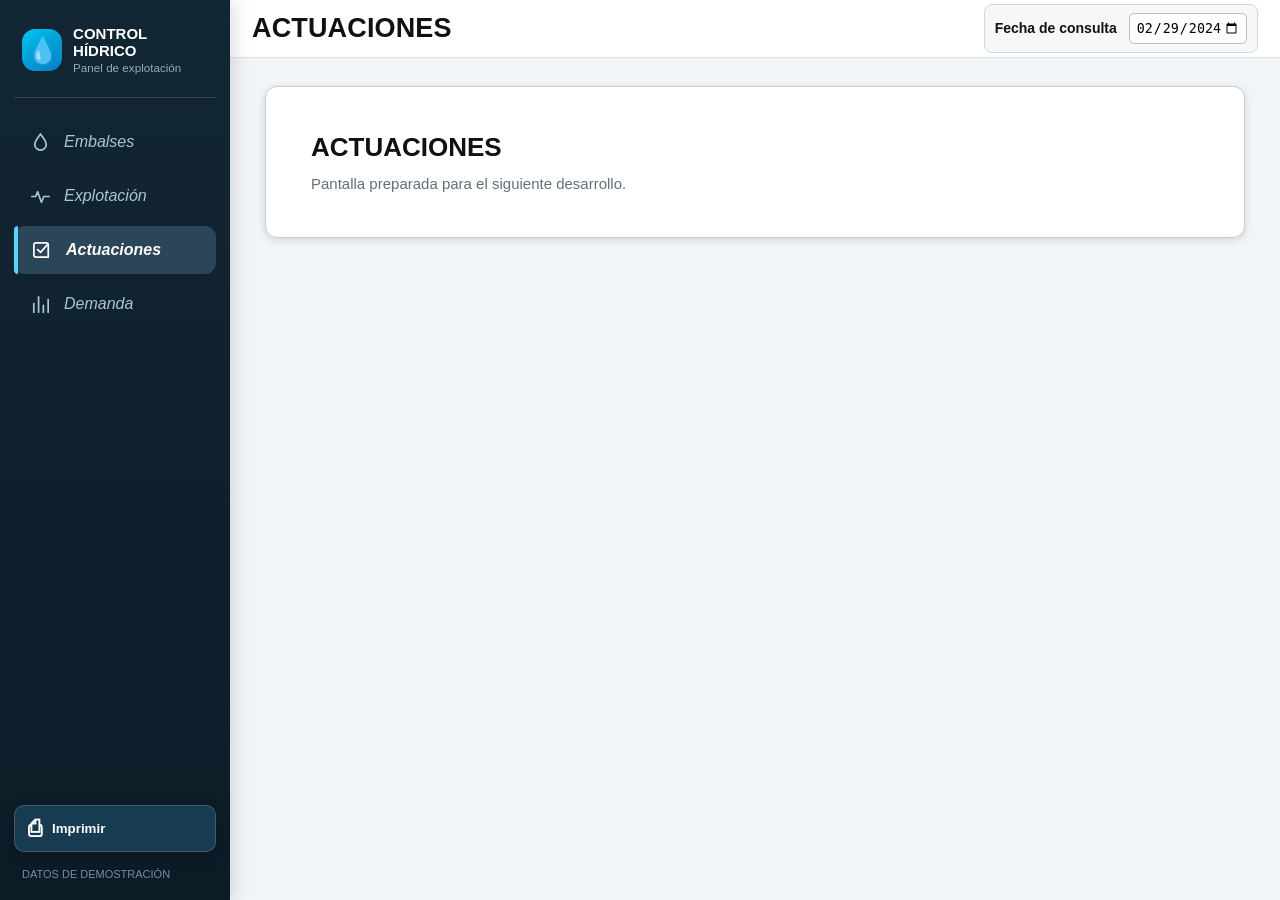
==== actuaciones/index.html @ 4644a9d7 "a" ====
<!DOCTYPE html>
<html lang="es">
 <head>
  <meta charset="utf-8"/>
  <meta content="width=device-width,initial-scale=1" name="viewport"/>
  <title>
   Actuaciones - Control hídrico
  </title>
  <link href="../css/menu-encabezado.css" rel="stylesheet"/>
  <link href="../css/actuaciones.css" rel="stylesheet"/>
 </head>
 <body>
  <aside class="sidebar">
   <div class="brand">
    <div class="brand-mark">
     💧
    </div>
    <div>
     <b>
      CONTROL HÍDRICO
     </b>
     <small>
      Panel de explotación
     </small>
    </div>
   </div>
   <nav class="menu">
    <a class="nav-btn" href="../">
     <span class="menu-icon">
      <svg aria-hidden="true" viewbox="0 0 24 24">
       <path d="M12 3C9.8 6.5 6 10.2 6 14a6 6 0 0 0 12 0c0-3.8-3.8-7.5-6-11Z">
       </path>
      </svg>
     </span>
     <em>
      Embalses
     </em>
    </a>
    <a class="nav-btn" href="../explotacion/">
     <span class="menu-icon">
      <svg aria-hidden="true" viewbox="0 0 24 24">
       <path d="M3 12h4l2-5 4 11 2.5-6H21">
       </path>
      </svg>
     </span>
     <em>
      Explotación
     </em>
    </a>
    <a class="nav-btn active" href="../actuaciones/">
     <span class="menu-icon">
      <svg aria-hidden="true" viewbox="0 0 24 24">
       <path d="M5 4h11a2 2 0 0 1 2 2v13H5a2 2 0 0 1-2-2V6a2 2 0 0 1 2-2Z">
       </path>
       <path d="m7 11 3 3 7-8">
       </path>
      </svg>
     </span>
     <em>
      Actuaciones
     </em>
    </a>
    <a class="nav-btn" href="../demanda/">
     <span class="menu-icon">
      <svg aria-hidden="true" viewbox="0 0 24 24">
       <path d="M5 20V11M10 20V4M15 20v-7M20 20V7">
       </path>
      </svg>
     </span>
     <em>
      Demanda
     </em>
    </a>
   </nav>
   <button class="print-btn" id="printBtn" onclick="window.print()" type="button">
    <span>
     ⎙
    </span>
    <em>
     Imprimir
    </em>
   </button>
   <div class="side-foot">
    DATOS DE DEMOSTRACIÓN
   </div>
  </aside>
  <div class="main">
   <header class="topbar">
    <h1 id="pageTitle">
     ACTUACIONES
    </h1>
    <label id="dateFilter">
     Fecha de consulta
     <input id="fecha" max="2024-09-30" min="2023-10-01" type="date" value="2024-02-29"/>
    </label>
   </header>
   <main class="placeholder-screen">
    <section class="placeholder">
     <h2>
      ACTUACIONES
     </h2>
     <p>
      Pantalla preparada para el siguiente desarrollo.
     </p>
    </section>
   </main>
  </div>
 </body>
</html>
---- css/menu-encabezado.css ----
/* ==========================================================================
   ESTRUCTURA COMPARTIDA: MENU LATERAL Y ENCABEZADO
   Usado por las cuatro pantallas.
   ========================================================================== */
:root {
  --nav: #132532;
  --nav2: #1d394b;
  --blue: #05aee5;
  --green: #00ad50;
  --red: #f20d18;
  --orange: #ff9418;
  --yellow: #f3ee00;
  --ink: #111;
  --line: #d2d6da;
}

:root {
  --sidebar-width: 230px;
  --dashboard-max-width: 1500px;
  --dashboard-side-width: 190px;
  --dashboard-gap: 7px;
  --system-height: 156px;
  --system-columns: 380px 1fr 165px;
  --reservoir-height: 230px;
  --reservoir-top-height: 151px;
  --reservoir-bottom-height: 79px;
  --reservoir-columns: 125px 1fr;
  --drop-reservoir-width: 100px;
  --drop-reservoir-height: 98px;
  --drop-system-width: 112px;
  --drop-system-height: 112px;
  --drop-mini-width: 70px;
  --drop-mini-height: 82px;
  --level-bar-height: 36px;
  --metric-track-height: 8px;
  --cons-chart-height: 176px;
  --cons-bar-width: 42px;
  --system-main-shift: 165px;
  --system-main-cut: 160px;
  --system-divider-offset: -180px;
  --system-level-extra-width: 144px;
  --system-level-shift: 18px;
  --status-top: 9px;
  --status-right: 10px;
  --status-radius: 999px;
  --flow-metrics-width: 82%;
}

* {
  box-sizing: border-box;
}

body {
  margin: 0;
  background: #f2f5f7;
  color: var(--ink);
  font: 14px Arial,sans-serif;
}

.sidebar {
  position: fixed;
  inset: 0 auto 0 0;
  width: var(--sidebar-width);
  background: linear-gradient(180deg,#122633,#0c1c27);
  color: #fff;
  padding: 20px 14px;
  z-index: 10;
  box-shadow: 4px 0 18px #0002;
}

.brand {
  display: flex;
  gap: 11px;
  align-items: center;
  padding: 5px 8px 22px;
  border-bottom: 1px solid #ffffff25;
}

.brand-mark {
  width: 42px;
  height: 42px;
  border-radius: 13px;
  background: linear-gradient(145deg,#00c5ef,#087bc2);
  display: grid;
  place-items: center;
  font-size: 25px;
}

.brand b {
  display: block;
  font-size: 15px;
}

.brand small {
  color: #91adbd;
}

.menu {
  display: grid;
  gap: 7px;
  margin-top: 20px;
}

.nav-btn {
  border: 0;
  background: transparent;
  color: #bfd0da;
  padding: 12px 13px;
  text-align: left;
  border-radius: 9px;
  font-weight: 700;
  cursor: pointer;
}

.nav-btn span {
  display: inline-block;
  width: 30px;
}

.nav-btn:hover {
  background: #ffffff0e;
  color: #fff;
}

.side-foot {
  position: absolute;
  bottom: 20px;
  left: 22px;
  color: #6f919f;
  font-size: 11px;
}

.main {
  margin-left: var(--sidebar-width);
  min-height: 100vh;
}

.topbar {
  height: 68px;
  background: #fff;
  border-bottom: 1px solid #dbe1e5;
  display: flex;
  align-items: center;
  justify-content: space-between;
  padding: 0 22px;
}

.topbar h1 {
  font: 900 26px Impact,Arial Black,sans-serif;
  margin: 0;
}

.topbar label {
  font-weight: 700;
  background: #f5f7f9;
  border: 1px solid #d2d9dd;
  border-radius: 8px;
  padding: 8px 10px;
}

.topbar input {
  margin-left: 8px;
  border: 1px solid #b8c1c6;
  border-radius: 5px;
  padding: 6px;
}

.screen {
  display: none;
}

.placeholder {
  margin: 28px;
  background: #fff;
  border-radius: 12px;
  padding: 45px;
  box-shadow: 0 2px 8px #0002;
}

@media screen and (max-width:760px) {
  .sidebar {
    width: 72px;
    padding: 16px 9px;
  }

  .brand div:last-child,
.nav-btn em,
.side-foot {
    display: none;
  }

  .nav-btn span {
    width: auto;
    font-size: 20px;
  }

  .nav-btn {
    text-align: center;
  }

  .main {
    margin-left: 72px;
  }

  .topbar {
    height: auto;
    padding: 12px;
    display: block;
  }

  .topbar label {
    display: block;
    margin-top: 8px;
  }
}

.nav-btn {
  display: flex;
  align-items: center;
  gap: 8px;
  font-size: 14px;
}

.nav-btn span {
  width: 34px;
  height: 28px;
  display: grid;
  place-items: center;
  font-size: 24px;
  line-height: 1;
}

@media (min-width:1101px) and (min-height:700px), print {
  .topbar {
    height: 58px;
  }
}

.print-btn {
  position: absolute;
  left: 14px;
  right: 14px;
  bottom: 48px;
  border: 1px solid #ffffff2d;
  background: #173b50;
  color: #fff;
  border-radius: 10px;
  padding: 11px 13px;
  font-weight: 800;
  display: flex;
  align-items: center;
  gap: 10px;
  cursor: pointer;
  box-shadow: 0 7px 18px #0003;
}

.print-btn:hover {
  background: #079dcc;
}

.print-btn span {
  font-size: 23px;
  line-height: 1;
}

.print-btn em {
  font-style: normal;
}

.sidebar .menu {
  gap: 6px !important;
  padding: 0 !important;
}

.sidebar .nav-btn {
  position: relative !important;
  width: 100% !important;
  min-height: 48px !important;
  display: flex !important;
  align-items: center !important;
  gap: 12px !important;
  padding: 10px 14px !important;
  border-radius: 11px !important;
  color: #a9c6d6 !important;
  background: transparent !important;
  box-shadow: none !important;
  font-family: "Segoe UI",Arial,sans-serif !important;
  font-size: 16px !important;
  font-weight: 500 !important;
  font-style: normal !important;
}

.sidebar .nav-btn .menu-icon {
  width: 24px !important;
  height: 24px !important;
  flex: 0 0 24px !important;
  display: grid !important;
  place-items: center !important;
  color: #a9c6d6 !important;
}

.sidebar .nav-btn .menu-icon svg {
  width: 23px !important;
  height: 23px !important;
  fill: none !important;
  stroke: currentColor !important;
  stroke-width: 1.8 !important;
  stroke-linecap: round !important;
  stroke-linejoin: round !important;
}

.sidebar .nav-btn.active {
  color: #fff !important;
  background: #2b4658 !important;
  font-weight: 700 !important;
  padding-left: 16px !important;
  box-shadow: none !important;
}

.sidebar .nav-btn.active::before {
  content: "";
  position: absolute;
  left: 0;
  top: 0;
  bottom: 0;
  width: 4px;
  border-radius: 11px 0 0 11px;
  background: #58d4ff;
}

.sidebar .nav-btn.active .menu-icon {
  color: #fff !important;
}

.sidebar .nav-btn:hover:not(.active) {
  background: #ffffff0b !important;
  color: #d8e8f0 !important;
}

.topbar h1 {
  font-family: "Arial Narrow","Roboto Condensed","Segoe UI",Arial,sans-serif !important;
  font-weight: 800 !important;
  letter-spacing: .15px !important;
  text-shadow: none !important;
}

.topbar h1 {
  font-size: 27px !important;
  line-height: 1 !important;
}

@media print {
  html,
body {
    margin: 0 !important;
    padding: 0 !important;
    background: #fff !important;
    width: 100% !important;
    height: 100% !important;
    overflow: hidden !important;
  }

  .sidebar,
.print-btn {
    display: none !important;
  }

  .main {
    position: fixed !important;
    left: 0 !important;
    top: 0 !important;
    overflow: hidden !important;
    margin: 0 !important;
    min-height: 0 !important;
    padding: 0 !important;
    width: 1280px !important;
    height: 930px !important;
    --ph: 930px;
    transform-origin: 0 0 !important;
    transform: scale(var(--ps,.8)) !important;
  }

  @supports (transform:scale(calc(1px/1px))) {
    .main {
      transform: scale(min(calc(100vw/1280px),calc(100vh/var(--ph,800px)))) !important;
    }
  }

  .topbar {
    height: 46px !important;
    padding: 0 10px !important;
    background: #fff !important;
    border-bottom: 1px solid #cfd5d9 !important;
  }

  .topbar h1 {
    font-size: 24px !important;
  }

  * {
    print-color-adjust: exact !important;
    -webkit-print-color-adjust: exact !important;
  }
}
---- css/actuaciones.css ----
/* Pantalla Actuaciones */
.placeholder-screen {
  min-height: calc(100vh - 68px);
  padding: 28px;
}

.placeholder {
  margin: 0 auto;
  max-width: 980px;
  background: #fff;
  border: 1px solid #c8cdd0;
  border-radius: 12px;
  padding: 45px;
  box-shadow: 0 2px 8px #0002;
}

.placeholder h2 {
  margin: 0 0 12px;
  font-size: 26px;
}

.placeholder p {
  margin: 0;
  color: #60717c;
  font-size: 15px;
}

/* Enlaces del menú lateral: mismo aspecto que los botones */
a.nav-btn,
a.nav-btn:link,
a.nav-btn:visited,
a.nav-btn:hover,
a.nav-btn:active {
  display: block;
  color: inherit;
  text-decoration: none;
}
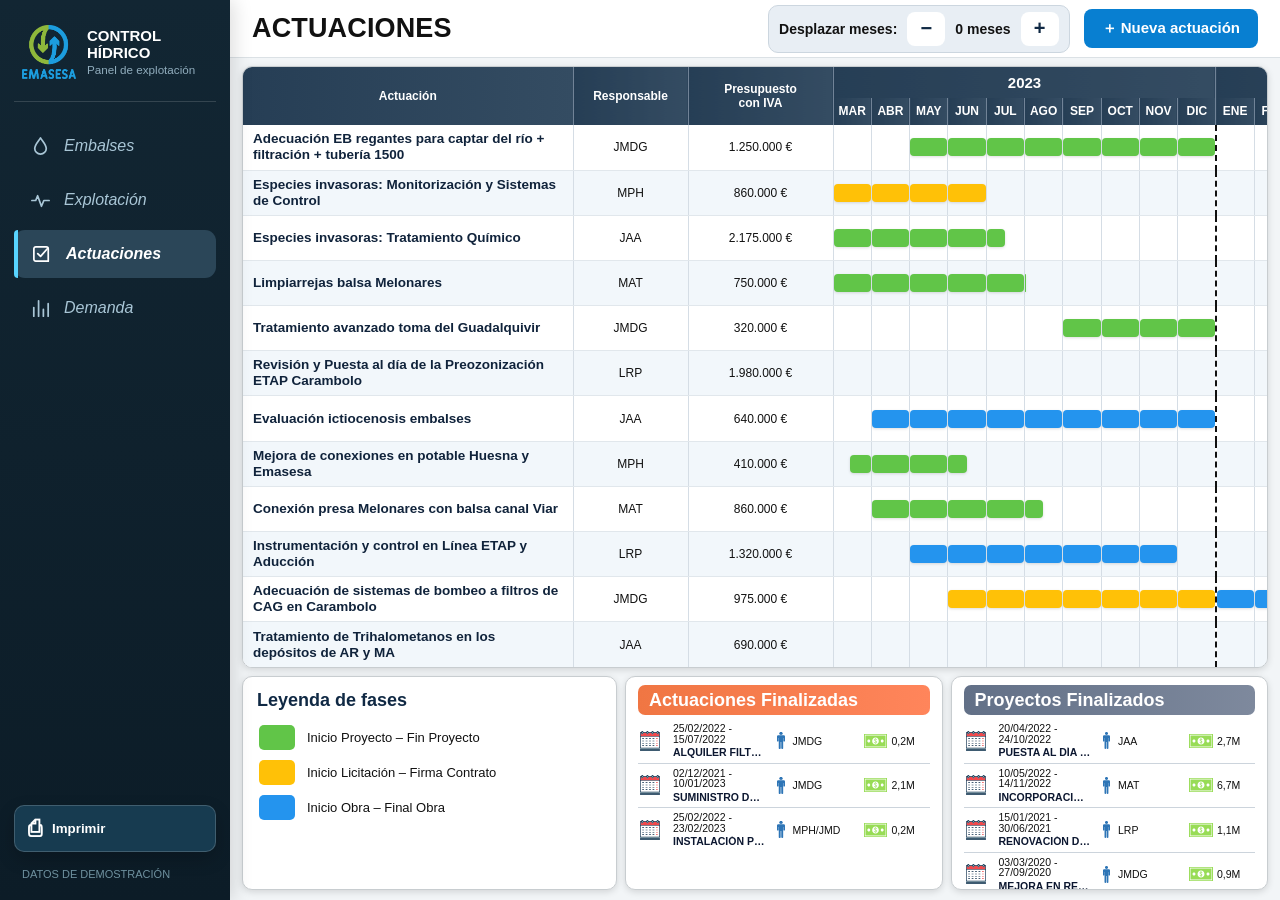
==== commit 49c36e5c: "a" ====
--- a/actuaciones/index.html
+++ b/actuaciones/index.html
@@ -12,9 +12,7 @@
  <body>
   <aside class="sidebar">
    <div class="brand">
-    <div class="brand-mark">
-     💧
-    </div>
+    <img class="brand-logo" src="../ICONOS/logo.svg" alt="EMASESA">
     <div>
      <b>
       CONTROL HÍDRICO
@@ -85,26 +83,44 @@
    </div>
   </aside>
   <div class="main">
-   <header class="topbar">
-    <h1 id="pageTitle">
-     ACTUACIONES
-    </h1>
-    <label id="dateFilter">
-     Fecha de consulta
-     <input id="fecha" max="2024-09-30" min="2023-10-01" type="date" value="2024-02-29"/>
-    </label>
+   <header class="topbar actuaciones-topbar">
+    <h1 id="pageTitle">ACTUACIONES</h1>
+    <div class="act-toolbar">
+     <div class="shift-box"><span>Desplazar meses:</span><button id="prevMonth" type="button">−</button><span id="shiftValue">0 meses</span><button id="nextMonth" type="button">+</button></div>
+     <button class="primary-btn" id="newActBtn" type="button">＋ Nueva actuación</button>
+    </div>
    </header>
-   <main class="placeholder-screen">
-    <section class="placeholder">
-     <h2>
-      ACTUACIONES
-     </h2>
-     <p>
-      Pantalla preparada para el siguiente desarrollo.
-     </p>
+   <main class="actuaciones-dashboard">
+    <section class="act-card gantt-scroll" id="gantt" aria-label="Cronograma de actuaciones"></section>
+    <section class="act-bottom">
+     <article class="act-card bottom-card legend"><h2>Leyenda de fases</h2><div class="legend-row"><span class="swatch project"></span><span>Inicio Proyecto – Fin Proyecto</span></div><div class="legend-row"><span class="swatch tender"></span><span>Inicio Licitación – Firma Contrato</span></div><div class="legend-row"><span class="swatch work"></span><span>Inicio Obra – Final Obra</span></div></article>
+     <article class="act-card bottom-card finalizadas"><h2>Actuaciones Finalizadas</h2><div id="finalizadas-list"></div><div class="empty-slot"></div></article>
+     <article class="act-card bottom-card proyectos"><h2>Proyectos Finalizados</h2><div id="proyectos-list"></div></article>
     </section>
    </main>
   </div>
+
+  <div class="modal-backdrop" id="act-modal" role="dialog" aria-modal="true" aria-labelledby="modal-title">
+   <section class="act-modal"><header class="modal-head"><h2 id="modal-title">Editar actuación</h2><button class="icon-btn" id="closeModal" type="button">×</button></header>
+    <form class="act-form" id="act-form"><input id="act-id" type="hidden"><div class="form-grid"><label class="field">Actuación<input id="act-name" required></label><label class="field">Responsable<input id="act-owner" required></label><label class="field">Presupuesto con IVA<input id="act-budget" min="0" step="0.01" type="number" required></label></div>
+     <fieldset class="phase-fields phase-project"><legend>Proyecto</legend><label class="field">Inicio<input id="proyecto-start" type="date"></label><label class="field">Fin<input id="proyecto-end" type="date"></label></fieldset>
+     <fieldset class="phase-fields phase-tender"><legend>Licitación</legend><label class="field">Inicio<input id="licitacion-start" type="date"></label><label class="field">Firma contrato<input id="licitacion-end" type="date"></label></fieldset>
+     <fieldset class="phase-fields phase-work"><legend>Obra</legend><label class="field">Inicio<input id="obra-start" type="date"></label><label class="field">Final<input id="obra-end" type="date"></label></fieldset>
+     <div class="modal-actions"><button class="danger-btn" id="deleteBtn" type="button">Eliminar actuación</button><div class="actions-right"><button class="secondary-btn" id="cancelBtn" type="button">Cancelar</button><button class="primary-btn" type="submit">Guardar</button></div></div>
+    </form>
+   </section>
+  </div>
+  <script src="../data/actuaciones-data.js"></script>
+  <script src="../js/actuaciones.js"></script>
+  <script>
+    document.addEventListener('DOMContentLoaded', function () {
+      var total = window.ACTUACIONES_DATA && Array.isArray(window.ACTUACIONES_DATA.actuaciones)
+        ? window.ACTUACIONES_DATA.actuaciones.length
+        : 12;
+      document.documentElement.style.setProperty('--act-row-count', Math.max(total, 1));
+    });
+  </script>
+  <script src="../js/impresion.js"></script>
  </body>
 </html>
 
--- a/css/menu-encabezado.css
+++ b/css/menu-encabezado.css
@@ -402,3 +402,19 @@
     -webkit-print-color-adjust: exact !important;
   }
 }
+
+/* Selector único de impresión */
+.global-print-dialog{width:min(620px,calc(100vw - 32px));padding:0;border:0;border-radius:16px;background:#fff;color:#183246;box-shadow:0 24px 70px #06192666}.global-print-dialog::backdrop{background:#0b2233a6;backdrop-filter:blur(3px)}.global-print-box{margin:0}.global-print-box header{display:grid;grid-template-columns:44px 1fr 34px;align-items:center;gap:12px;padding:19px 21px;border-bottom:1px solid #d9e2e8}.global-print-symbol{display:grid;place-items:center;width:42px;height:42px;border-radius:11px;background:#e9f6fc;color:#087fc8;font-size:25px}.global-print-box h2{margin:0 0 3px;font:800 20px/1.1 Arial,sans-serif}.global-print-box header p{margin:0;color:#687b88;font-size:13px}.global-print-close{align-self:start;width:32px;height:32px;border:0;border-radius:8px;background:transparent;color:#657985;font-size:25px;cursor:pointer}.global-print-options{display:grid;grid-template-columns:1fr 1fr;gap:12px;padding:18px 21px 12px}.global-print-option{min-height:116px;padding:18px;border:2px solid #d5e0e6;border-radius:12px;background:#fff;text-align:left;cursor:pointer}.global-print-option:hover{border-color:#18a9df;background:#f1fbff}.global-print-option b{display:block;margin-bottom:9px;color:#102d40;font-size:17px}.global-print-option span{display:block;color:#687b88;font-size:13px;line-height:1.35}.global-print-status{min-height:19px;margin:0;padding:0 21px;color:#087fc8;font-size:12px;font-weight:700}.global-print-status.busy::before{content:'◌';display:inline-block;margin-right:7px;animation:globalPrintSpin .8s linear infinite}.global-print-box footer{display:flex;justify-content:flex-end;padding:11px 21px 18px}.global-print-box footer button{padding:8px 16px;border:1px solid #bcc9d0;border-radius:8px;background:#fff;color:#314957;font-weight:700;cursor:pointer}.global-print-dialog button:disabled{cursor:wait;opacity:.55}.global-print-frame{position:fixed;left:-20000px;top:0;border:0;opacity:0;pointer-events:none}@keyframes globalPrintSpin{to{transform:rotate(360deg)}}
+@media(max-width:620px){.global-print-options{grid-template-columns:1fr}}
+
+/* Compatibilidad con el logo SVG actual del menú lateral. */
+.brand-logo {
+  display: block;
+  width: 54px;
+  height: 54px;
+  flex: 0 0 54px;
+  object-fit: contain;
+}
+@media screen and (max-width:760px) {
+  .brand-logo { width: 42px; height: 42px; flex-basis: 42px; }
+}
--- a/css/actuaciones.css
+++ b/css/actuaciones.css
@@ -1,37 +1,600 @@
-/* Pantalla Actuaciones */
-.placeholder-screen {
-  min-height: calc(100vh - 68px);
-  padding: 28px;
-}
-
-.placeholder {
-  margin: 0 auto;
-  max-width: 980px;
-  background: #fff;
-  border: 1px solid #c8cdd0;
-  border-radius: 12px;
-  padding: 45px;
-  box-shadow: 0 2px 8px #0002;
-}
-
-.placeholder h2 {
-  margin: 0 0 12px;
-  font-size: 26px;
-}
-
-.placeholder p {
-  margin: 0;
-  color: #60717c;
-  font-size: 15px;
-}
-
-/* Enlaces del menú lateral: mismo aspecto que los botones */
+/* ==========================================================
+   ACTUACIONES.CSS
+   Estilos completos de la ventana Actuaciones.
+   No modifica menu-encabezado.css.
+   ========================================================== */
+
+:root {
+  --act-name: 330px;
+  --act-owner: 115px;
+  --act-budget: 145px;
+  --act-border: #c8cdd0;
+  --act-blue: #087fd1;
+  --act-header: #29445d;
+  --bottom-height: 214px;
+}
+
+html,
+body {
+  height: 100%;
+  overflow: hidden;
+}
+
+.main {
+  height: 100vh;
+  overflow: hidden;
+}
+
 a.nav-btn,
 a.nav-btn:link,
 a.nav-btn:visited,
 a.nav-btn:hover,
 a.nav-btn:active {
-  display: block;
   color: inherit;
   text-decoration: none;
 }
+
+/* Encabezado */
+.actuaciones-topbar {
+  box-sizing: border-box;
+  min-height: 58px;
+  height: 58px;
+  gap: 20px;
+}
+
+.actuaciones-topbar .act-toolbar {
+  flex: 0 0 auto;
+  margin-left: auto;
+}
+
+.act-toolbar {
+  display: flex;
+  align-items: center;
+  justify-content: flex-end;
+  gap: 14px;
+}
+
+.shift-box {
+  display: flex;
+  align-items: center;
+  gap: 10px;
+  padding: 6px 10px;
+  border: 1px solid #ccd6df;
+  border-radius: 10px;
+  background: #e8eef4;
+  font-weight: 700;
+}
+
+.shift-box button,
+.primary-btn {
+  border: 0;
+  border-radius: 8px;
+  cursor: pointer;
+  font-weight: 800;
+}
+
+.shift-box button {
+  width: 38px;
+  height: 34px;
+  background: #fff;
+  color: #102944;
+  font-size: 20px;
+}
+
+.primary-btn {
+  padding: 10px 18px;
+  background: var(--act-blue);
+  color: #fff;
+  font-size: 15px;
+}
+
+/* Distribución principal */
+.actuaciones-dashboard {
+  box-sizing: border-box;
+  display: grid;
+  grid-template-rows: minmax(0, 1fr) var(--bottom-height);
+  gap: 8px;
+  width: 100%;
+  max-width: var(--dashboard-max-width, 1500px);
+  height: calc(100vh - 58px);
+  min-height: 0;
+  margin: 0 auto;
+  padding: 8px 12px 10px;
+  overflow: hidden;
+}
+
+.act-card {
+  overflow: hidden;
+  border: 1px solid var(--act-border);
+  border-radius: 10px;
+  background: #fff;
+  box-shadow: 0 2px 7px #0002;
+}
+
+/* Cronograma: ocupa todo el alto disponible */
+.gantt-scroll {
+  min-height: 0;
+  overflow-x: auto;
+  overflow-y: hidden;
+}
+
+.act-table {
+  width: 100%;
+  height: 100%;
+  min-width: 1280px;
+  border-collapse: collapse;
+  table-layout: fixed;
+  font-size: 12px;
+}
+
+.act-table thead {
+  height: 58px;
+}
+
+.act-table tbody {
+  height: calc(100% - 58px);
+}
+
+.act-table tbody tr {
+  height: calc(100% / var(--act-row-count, 12));
+}
+
+.act-table th {
+  padding: 5px 4px;
+  border-right: 1px solid #718397;
+  background: linear-gradient(90deg, #263e55, #344c62);
+  color: #fff;
+}
+
+.act-table td {
+  padding: 0;
+  border-right: 1px solid #d5dde5;
+  border-bottom: 1px solid #e1e7ec;
+}
+
+.act-table tbody tr:last-child td {
+  border-bottom: 0;
+}
+
+.act-table tbody tr:nth-child(even) td {
+  background-color: #f2f7fb;
+}
+
+.act-name {
+  left: 0;
+  width: var(--act-name);
+  min-width: var(--act-name);
+  text-align: left;
+}
+
+.act-table thead .act-name {
+  text-align: center;
+}
+
+.act-owner {
+  left: var(--act-name);
+  width: var(--act-owner);
+  min-width: var(--act-owner);
+  text-align: center;
+}
+
+.act-budget {
+  left: calc(var(--act-name) + var(--act-owner));
+  width: var(--act-budget);
+  min-width: var(--act-budget);
+  text-align: center;
+}
+
+.sticky {
+  position: sticky;
+  z-index: 5;
+}
+
+.act-table thead .sticky {
+  z-index: 9;
+}
+
+.act-table tbody .sticky {
+  background: #fff;
+}
+
+.act-link {
+  width: 100%;
+  border: 0;
+  padding: 4px 10px;
+  background: none;
+  color: #10233b;
+  text-align: left;
+  font: 700 13.5px/1.18 Arial, sans-serif;
+  cursor: pointer;
+}
+
+.act-link:hover {
+  color: var(--act-blue);
+  text-decoration: underline;
+}
+
+.year-head {
+  font-size: 15px;
+}
+
+.month-head {
+  width: 55px;
+}
+
+.month-cell {
+  position: relative;
+  overflow: hidden;
+}
+
+.year-break {
+  border-left: 2px dashed #111 !important;
+}
+
+.phase-bar {
+  position: absolute;
+  top: 50%;
+  left: var(--left);
+  width: var(--width);
+  height: 18px;
+  border-radius: 4px;
+  background: var(--bar);
+  transform: translateY(-50%);
+  box-shadow: 0 1px 3px #0002;
+}
+
+.today-line {
+  position: absolute;
+  z-index: 3;
+  top: 0;
+  bottom: 0;
+  border-left: 2px dashed #e02222;
+}
+
+/* Zona inferior, deliberadamente más discreta que el cronograma */
+.act-bottom {
+  display: grid;
+  grid-template-columns: 375px repeat(2, minmax(0, 1fr));
+  gap: 8px;
+  min-height: 0;
+  height: var(--bottom-height);
+}
+
+.bottom-card {
+  box-sizing: border-box;
+  height: var(--bottom-height);
+  min-height: 0;
+  padding: 8px 12px;
+  overflow: hidden;
+}
+
+.bottom-card h2,
+.finished-title {
+  margin: 0 0 4px;
+  padding: 6px 11px;
+  border-radius: 7px;
+  color: #fff;
+  font: 800 18px/1 Arial, sans-serif;
+}
+
+.legend h2 {
+  padding-left: 2px;
+  background: none;
+  color: #102944;
+}
+
+.finalizadas h2,
+.finalizadas .finished-title {
+  background: linear-gradient(90deg, #f07643, #ff855b);
+}
+
+.proyectos h2,
+.proyectos .finished-title {
+  background: linear-gradient(90deg, #627087, #7e899d);
+}
+
+.legend-row {
+  display: flex;
+  align-items: center;
+  gap: 12px;
+  margin: 10px 4px;
+  font-size: 13px;
+}
+
+.swatch {
+  flex: 0 0 auto;
+  width: 36px;
+  height: 25px;
+  border-radius: 5px;
+}
+
+.swatch.project {
+  background: #61c548;
+}
+
+.swatch.tender {
+  background: #ffc107;
+}
+
+.swatch.work {
+  background: #2494ee;
+}
+
+/* Registros finalizados: edición integrada y alineación vertical */
+.finished-title {
+  box-sizing: border-box;
+  width: 100%;
+  border: 0;
+  text-align: left;
+  cursor: pointer;
+}
+.finished-title:hover { filter: brightness(.97); }
+.finished-row {
+  box-sizing: border-box;
+  display: grid;
+  grid-template-columns: 26px minmax(0, 1fr);
+  align-items: center;
+  gap: 7px;
+  width: 100%;
+  min-height: 42px;
+  padding: 4px 2px;
+  border: 0;
+  border-bottom: 1px solid #ccd4dc;
+  background: transparent;
+  color: inherit;
+  text-align: left;
+  font-family: inherit;
+  cursor: pointer;
+}
+.finished-row:last-child { border-bottom: 0; }
+.finished-content {
+  display: grid;
+  grid-template-columns: minmax(0, 1fr) 82px 64px;
+  align-items: center;
+  column-gap: 8px;
+  min-width: 0;
+}
+.finished-main {
+  display: grid;
+  align-content: center;
+  gap: 3px;
+  min-width: 0;
+}
+.finished-date {
+  font-size: 10.5px;
+  line-height: 1;
+}
+.finished-main strong {
+  overflow: hidden;
+  color: #0c1730;
+  font-size: 10.5px;
+  line-height: 1.1;
+  text-overflow: ellipsis;
+  white-space: nowrap;
+}
+.finished-person,
+.finished-money {
+  display: grid;
+  align-items: center;
+  align-self: center;
+  gap: 4px;
+  min-height: 24px;
+  font-size: 10.5px;
+  line-height: 1;
+  white-space: nowrap;
+}
+.finished-person { grid-template-columns: 15px minmax(0, 1fr); }
+.finished-money { grid-template-columns: 24px minmax(0, 1fr); }
+.finished-icon { display: block; object-fit: contain; }
+.icon-calendar { width: 20px; height: 20px; align-self: center; }
+.icon-person { justify-self: center; width: 12px; height: 17px; }
+.icon-money { width: 24px; height: 14px; }
+.empty-slot { display: none; }
+.finished-form-grid {
+  display: grid;
+  grid-template-columns: 1fr 1fr;
+  gap: 12px;
+}
+.finished-name-field { grid-column: 1 / -1; }
+.finished-modal-box { width: min(650px, 96vw); }
+
+/* Modal */
+.modal-backdrop {
+  position: fixed;
+  z-index: 100;
+  inset: 0;
+  display: none;
+  place-items: center;
+  padding: 20px;
+  background: #10203099;
+}
+
+.modal-backdrop.open {
+  display: grid;
+}
+
+.act-modal {
+  width: min(730px, 96vw);
+  max-height: 92vh;
+  overflow: auto;
+  border-radius: 14px;
+  background: #fff;
+  box-shadow: 0 18px 60px #0005;
+}
+
+.modal-head {
+  display: flex;
+  align-items: center;
+  justify-content: space-between;
+  padding: 16px 20px;
+  border-bottom: 1px solid #dce3e8;
+}
+
+.modal-head h2 {
+  margin: 0;
+}
+
+.icon-btn {
+  border: 0;
+  background: none;
+  font-size: 24px;
+  cursor: pointer;
+}
+
+.act-form {
+  padding: 18px 20px;
+}
+
+.form-grid {
+  display: grid;
+  grid-template-columns: 2fr 1fr 1fr;
+  gap: 12px;
+}
+
+.field {
+  display: grid;
+  gap: 5px;
+  font-size: 12px;
+  font-weight: 700;
+}
+
+.field input {
+  box-sizing: border-box;
+  width: 100%;
+  padding: 9px;
+  border: 1px solid #bdc8d0;
+  border-radius: 7px;
+}
+
+.phase-fields {
+  display: grid;
+  grid-template-columns: 1fr 1fr;
+  gap: 10px;
+  margin-top: 12px;
+  padding: 12px;
+  border-radius: 9px;
+}
+
+.phase-project {
+  background: #f3faec;
+}
+
+.phase-tender {
+  background: #fff9e6;
+}
+
+.phase-work {
+  background: #edf7ff;
+}
+
+.modal-actions {
+  display: flex;
+  justify-content: space-between;
+  gap: 10px;
+  margin-top: 18px;
+}
+
+.actions-right {
+  display: flex;
+  gap: 10px;
+}
+
+.secondary-btn,
+.danger-btn {
+  padding: 9px 14px;
+  border: 1px solid #c6cfd6;
+  border-radius: 8px;
+  background: #fff;
+  font-weight: 700;
+  cursor: pointer;
+}
+
+.danger-btn {
+  border-color: #e9a4a4;
+  background: #fff4f4;
+  color: #b31313;
+}
+
+@media (max-width: 1100px) {
+  html,
+  body,
+  .main {
+    overflow: auto;
+  }
+
+  .actuaciones-dashboard {
+    height: auto;
+    overflow: visible;
+  }
+
+  .act-bottom {
+    grid-template-columns: 1fr;
+    height: auto;
+  }
+
+  .bottom-card {
+    height: auto;
+  }
+}
+
+@media (max-width: 900px) {
+  .actuaciones-topbar {
+    height: auto;
+    min-height: 58px;
+    flex-wrap: wrap;
+    padding-top: 8px;
+    padding-bottom: 8px;
+  }
+
+  .actuaciones-topbar .act-toolbar {
+    width: 100%;
+    justify-content: flex-end;
+  }
+}
+
+/* ==========================================================
+   IMPRESIÓN DE ACTUACIONES · misma superficie que Embalses
+   ========================================================== */
+@page {
+  size: A4 landscape;
+  margin: 5mm;
+}
+
+#printActuacionesImg {
+  display: none;
+}
+
+@media print {
+  body.print-actuaciones-image .sidebar,
+  body.print-actuaciones-image .main,
+  body.print-actuaciones-image .modal-backdrop {
+    display: none !important;
+  }
+
+  html:has(body.print-actuaciones-image),
+  body.print-actuaciones-image {
+    width: auto !important;
+    height: auto !important;
+    min-width: 0 !important;
+    min-height: 0 !important;
+    margin: 0 !important;
+    padding: 0 !important;
+    overflow: visible !important;
+    background: #fff !important;
+  }
+
+  body.print-actuaciones-image #printActuacionesImg {
+    display: block !important;
+    position: static !important;
+    width: 100% !important;
+    height: 199mm !important;
+    max-width: none !important;
+    max-height: 199mm !important;
+    margin: 0 auto !important;
+    padding: 0 !important;
+    object-fit: contain !important;
+    object-position: center top !important;
+    break-inside: avoid-page !important;
+    page-break-inside: avoid !important;
+  }
+}
